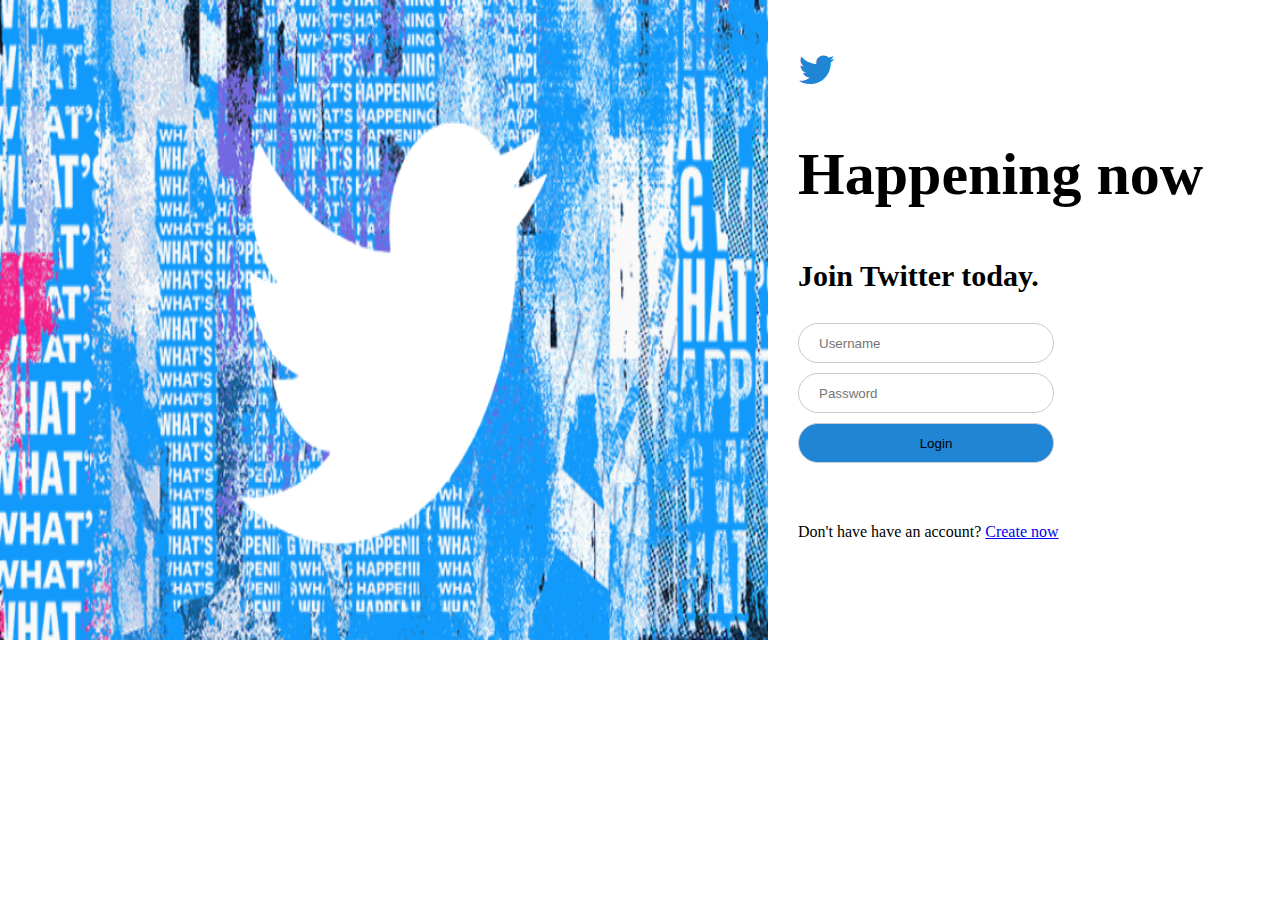
==== index.html @ eb443dcf "Add files via upload" ====
<!DOCTYPE html>
<html lang="en">
  <head>
    <meta charset="UTF-8" />
    <meta http-equiv="X-UA-Compatible" content="IE=edge" />
    <meta name="viewport" content="width=device-width, initial-scale=1.0" />
    <title>Tweetteer</title>

    <link rel="stylesheet" href="styles.css" />

    <link
      rel="stylesheet"
      href="https://cdnjs.cloudflare.com/ajax/libs/font-awesome/4.7.0/css/font-awesome.min.css"
    />
  </head>
  <body>
    <div class="home">
      <img src="Twitter.png" alt="" />
      <div class="login-container">
        <div class="login">
          <i class="fa fa-twitter"></i>
          <h1>Happening now</h1>
          <h3>Join Twitter today.</h3>
          <form class="login-form">
            <input id="username" type="text" placeholder="Username" />
            <input id="password" type="password" placeholder="Password" />
            <input id="login-btn" type="button" value="Login" />
          </form>
          <p>
            Don't have have an account? <a href="#" id="create">Create now</a>
          </p>
        </div>
      </div>

      <div class="signup-container">
        <div class="signup">
          <i class="fa fa-twitter"></i>
          <h1>Happening now</h1>
          <h3>Join Twitter today.</h3>
          <form class="signup-form">
            <input id="signup-fname" type="text" placeholder="First name" />
            <input id="signup-lname" type="text" placeholder="Last name" />
            <input id="signup-username" type="text" placeholder="Username" />
            <input
              id="signup-password"
              type="password"
              placeholder="Password"
            />
            <input
              id="signup-confirm-password"
              type="password"
              placeholder="Confirm password"
            />
            <input id="signup-btn" type="button" value="Sign Up" />
          </form>
        </div>
      </div>
    </div>

    <script src="index.js"></script>
  </body>
</html>
---- styles.css ----
:root {
  --twitter-color: #2185d5;
}

* {
  margin: 0;
  padding: 0;
  box-sizing: border-box;
}

.home {
  display: flex;
  flex-direction: row;
  height: 100%;
}

.home img {
  width: 60%;
  height: 40em;
}

/* Login */

.login-container {
  width: 40%;
}

.login {
  width: 100%;
}

.login i,
h1,
h3,
input,
p {
  margin-left: 30px;
  margin-top: 50px;
}

.login i {
  font-size: 40px;
  color: var(--twitter-color);
}

.login h1 {
  font-size: 60px;
}

.login h3 {
  font-size: 30px;
}

.login-form {
  margin-top: 30px;
  display: flex;
  flex-direction: column;
}

.login-form input {
  width: 50%;
  height: 40px;
  margin: 0;
  margin-bottom: 10px;
  margin-left: 30px;
  border-radius: 20px;
  border: 1px solid #c2cbd6;
  padding-left: 20px;
}

.login-form input[type="button"] {
  background-color: var(--twitter-color);
}

.login-form input:focus {
  border: 2px solid var(--twitter-color);
  outline-style: none;
}

/* SIGN UP */

.signup-container {
  width: 40%;
  display: none;
}

.signup {
  width: 100%;
}

.signup i,
h1,
h3,
input {
  margin-left: 30px;
  margin-top: 50px;
}

.signup i {
  font-size: 40px;
  color: var(--twitter-color);
}

.signup h1 {
  font-size: 60px;
}

.signup h3 {
  font-size: 30px;
}

.signup-form {
  margin-top: 30px;
  display: flex;
  flex-direction: column;
}

.signup-form input {
  width: 50%;
  height: 40px;
  margin: 0;
  margin-bottom: 10px;
  margin-left: 30px;
  border-radius: 20px;
  border: 1px solid #c2cbd6;
  padding-left: 20px;
}

.signup-form input[type="button"] {
  background-color: var(--twitter-color);
  padding: 0;
}

.signup-form input:focus {
  border: 2px solid var(--twitter-color);
  outline-style: none;
}
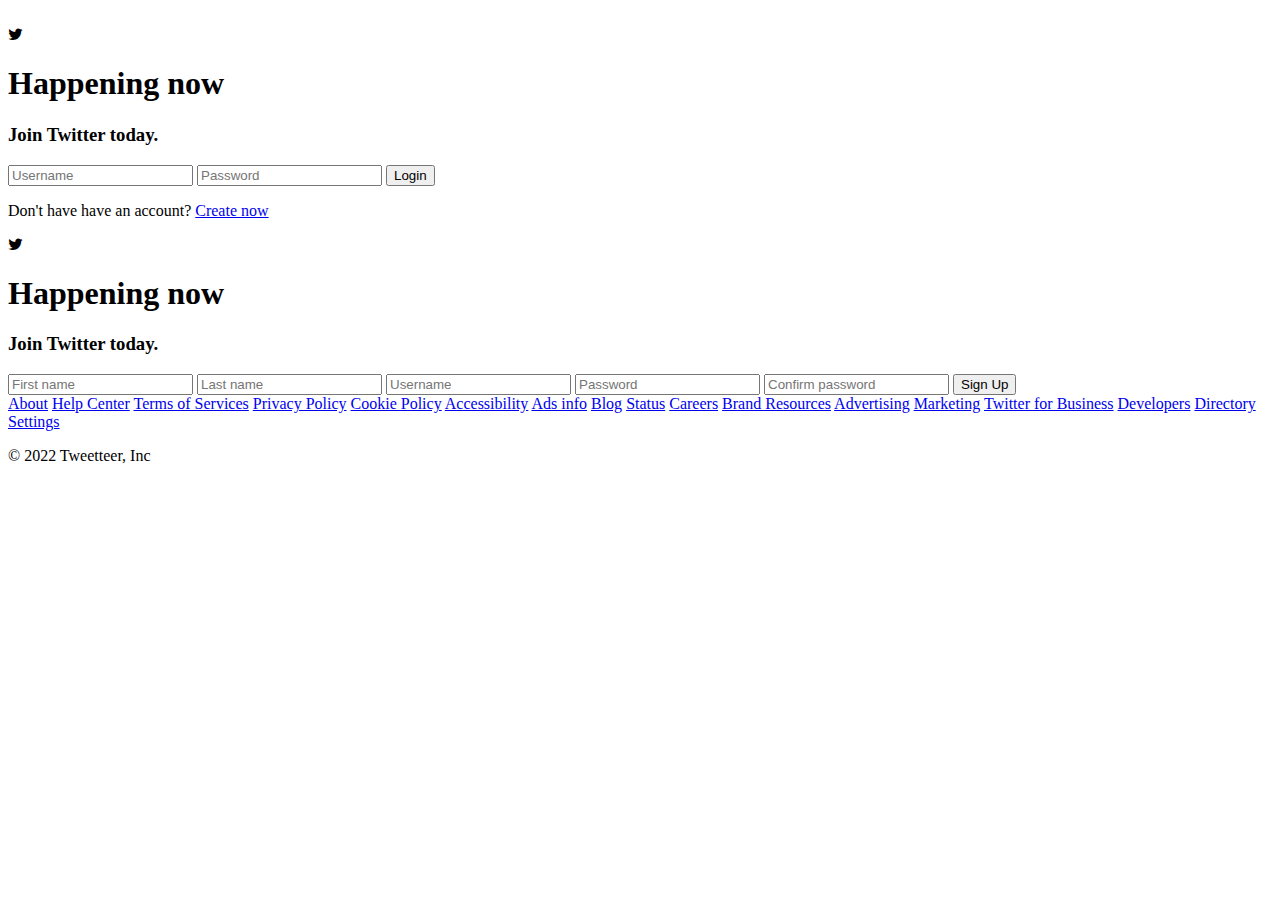
==== commit 1c0e8c0a: "Update index.html" ====
--- a/index.html
+++ b/index.html
@@ -6,7 +6,7 @@
     <meta name="viewport" content="width=device-width, initial-scale=1.0" />
     <title>Tweetteer</title>
 
-    <link rel="stylesheet" href="styles.css" />
+    <link rel="stylesheet" href="style.css" />
 
     <link
       rel="stylesheet"
@@ -15,7 +15,7 @@
   </head>
   <body>
     <div class="home">
-      <img src="Twitter.png" alt="" />
+      <img src="img/Twitter.png" alt="" />
       <div class="login-container">
         <div class="login">
           <i class="fa fa-twitter"></i>
@@ -57,6 +57,27 @@
       </div>
     </div>
 
+    <footer>
+      <a href="#">About</a>
+      <a href="#">Help Center</a>
+      <a href="#">Terms of Services</a>
+      <a href="#">Privacy Policy</a>
+      <a href="#">Cookie Policy</a>
+      <a href="#">Accessibility</a>
+      <a href="#">Ads info</a>
+      <a href="#">Blog</a>
+      <a href="#">Status</a>
+      <a href="#">Careers</a>
+      <a href="#">Brand Resources</a>
+      <a href="#">Advertising</a>
+      <a href="#">Marketing</a>
+      <a href="#">Twitter for Business</a>
+      <a href="#">Developers</a>
+      <a href="#">Directory</a>
+      <a href="#">Settings</a>
+      <p>&#169; 2022 Tweetteer, Inc</p>
+    </footer>
+
     <script src="index.js"></script>
   </body>
 </html>
